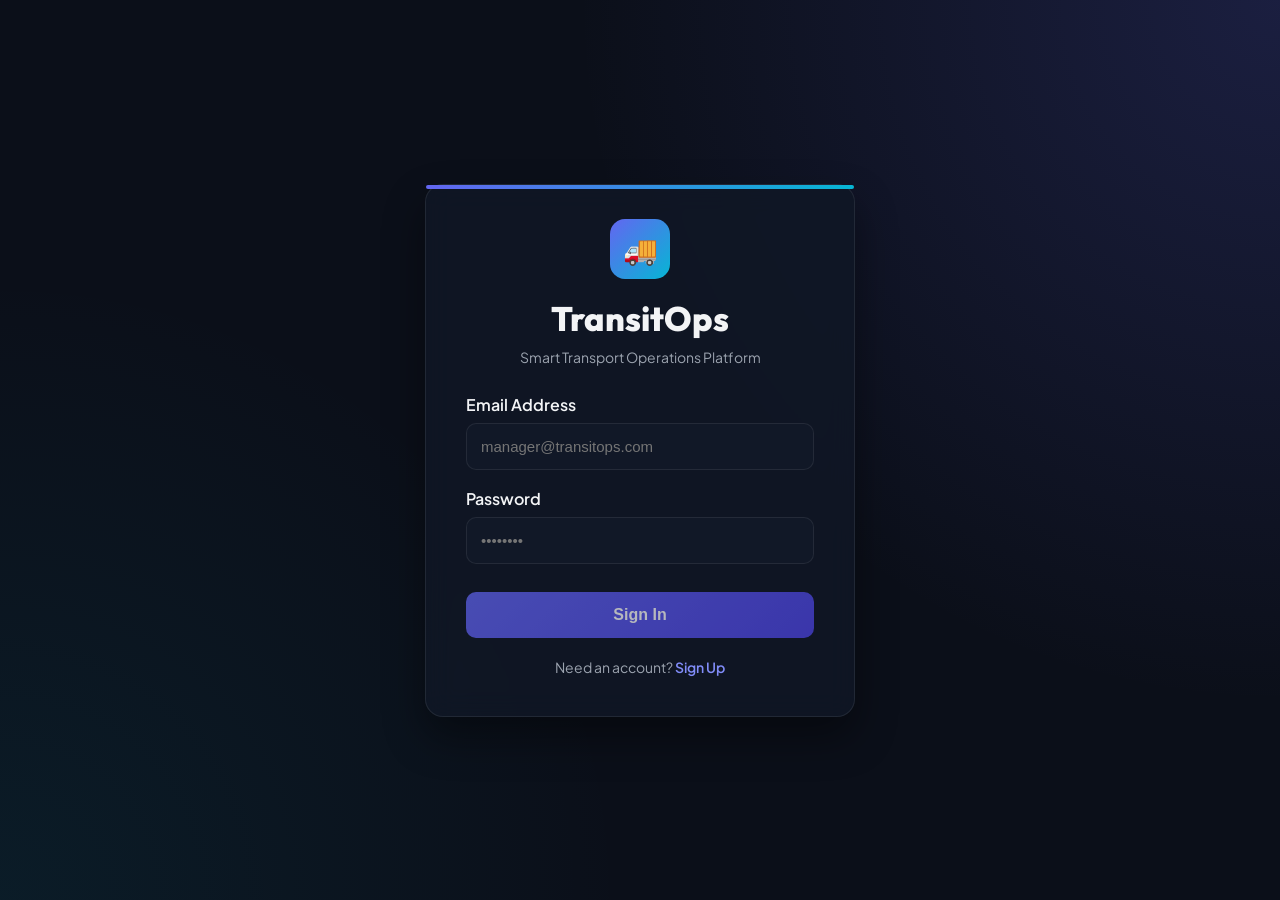
==== login.html @ 17315f1b "LOGIN PAGE STILL UNFUNCTIONAL)" ====
<!DOCTYPE html>
<html lang="en">
<head>
<meta charset="UTF-8">
<meta name="viewport" content="width=device-width, initial-scale=1.0">
<title>TransitOps Login</title>
<link rel="preconnect" href="https://fonts.googleapis.com">
<link rel="preconnect" href="https://fonts.gstatic.com" crossorigin>
<link href="https://fonts.googleapis.com/css2?family=Outfit:wght@400;600;700;800&family=Plus+Jakarta+Sans:wght@400;500;600&display=swap" rel="stylesheet">
<style>
:root{
--bg:#0b0f19;--card:rgba(17,24,39,.82);--border:rgba(255,255,255,.08);
--primary:#6366f1;--primary2:#4f46e5;--text:#f3f4f6;--muted:#9ca3af;
}
*{margin:0;padding:0;box-sizing:border-box}
body{
font-family:'Plus Jakarta Sans',sans-serif;
background:
radial-gradient(circle at top right,rgba(99,102,241,.18),transparent 45%),
radial-gradient(circle at bottom left,rgba(6,182,212,.08),transparent 40%),var(--bg);
display:flex;justify-content:center;align-items:center;
min-height:100vh;color:var(--text);
}
.card{
width:100%;max-width:430px;
background:var(--card);
backdrop-filter:blur(14px);
border:1px solid var(--border);
border-radius:18px;
padding:40px;
box-shadow:0 20px 40px rgba(0,0,0,.4);
}
.topbar{
height:4px;
background:linear-gradient(90deg,#6366f1,#06b6d4);
border-radius:4px;
margin:-40px -40px 30px;
}
.logo{text-align:center;margin-bottom:28px}
.icon{
width:60px;height:60px;border-radius:15px;
background:linear-gradient(135deg,#6366f1,#06b6d4);
margin:auto auto 18px;
display:flex;align-items:center;justify-content:center;
font-size:28px;font-weight:bold;
}
h1{
font-family:'Outfit',sans-serif;
font-size:34px;font-weight:800;
}
p{color:var(--muted);margin-top:8px;font-size:14px}
label{display:block;margin:18px 0 8px;font-weight:600}
input{
width:100%;
padding:14px;
border-radius:10px;
border:1px solid var(--border);
background:#111827;
color:white;
font-size:15px;
}
input:focus{
outline:none;
border-color:#6366f1;
}
button{
width:100%;
margin-top:28px;
padding:14px;
border:none;
border-radius:10px;
background:linear-gradient(135deg,#6366f1,#4f46e5);
color:white;
font-size:16px;
font-weight:700;
cursor:not-allowed;
opacity:.7;
}
.footer{
margin-top:20px;
text-align:center;
color:var(--muted);
font-size:14px;
}
.footer span{color:#818cf8;font-weight:600}
</style>
</head>
<body>

<div class="card">
<div class="topbar"></div>

<div class="logo">
<div class="icon">🚚</div>
<h1>TransitOps</h1>
<p>Smart Transport Operations Platform</p>
</div>

<form>
<label>Email Address</label>
<input type="email" placeholder="manager@transitops.com">

<label>Password</label>
<input type="password" placeholder="••••••••">

<button disabled>Sign In</button>
</form>

<div class="footer">
Need an account? <span>Sign Up</span>
</div>

</div>

</body>
</html>
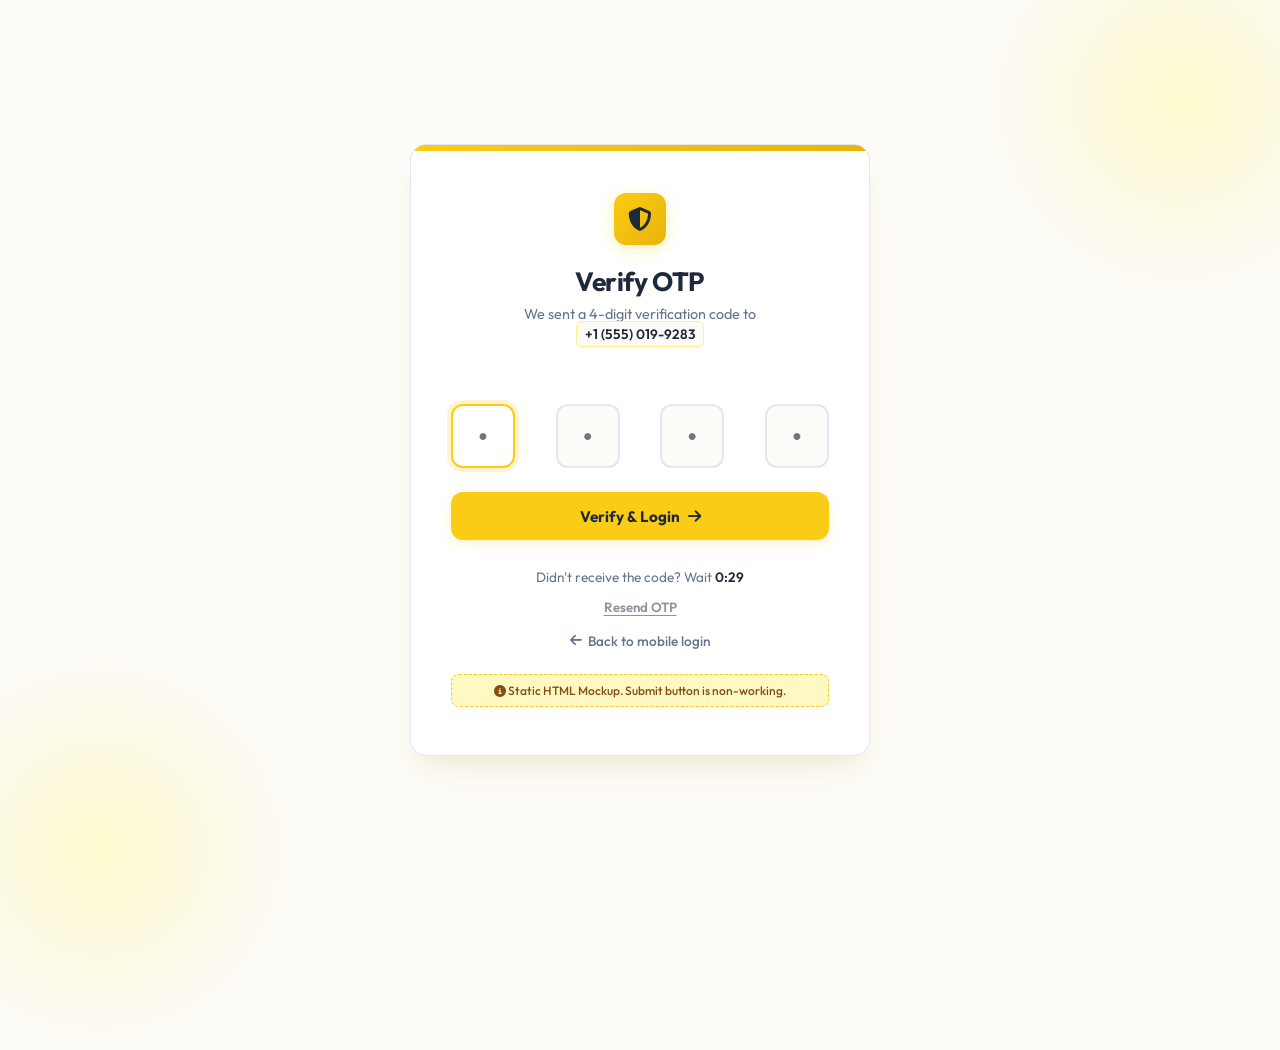
==== commit 434d3058: "login 2.0" ====
--- a/login.html
+++ b/login.html
@@ -1,116 +1,313 @@
 <!DOCTYPE html>
 <html lang="en">
 <head>
-<meta charset="UTF-8">
-<meta name="viewport" content="width=device-width, initial-scale=1.0">
-<title>TransitOps Login</title>
-<link rel="preconnect" href="https://fonts.googleapis.com">
-<link rel="preconnect" href="https://fonts.gstatic.com" crossorigin>
-<link href="https://fonts.googleapis.com/css2?family=Outfit:wght@400;600;700;800&family=Plus+Jakarta+Sans:wght@400;500;600&display=swap" rel="stylesheet">
-<style>
-:root{
---bg:#0b0f19;--card:rgba(17,24,39,.82);--border:rgba(255,255,255,.08);
---primary:#6366f1;--primary2:#4f46e5;--text:#f3f4f6;--muted:#9ca3af;
-}
-*{margin:0;padding:0;box-sizing:border-box}
-body{
-font-family:'Plus Jakarta Sans',sans-serif;
-background:
-radial-gradient(circle at top right,rgba(99,102,241,.18),transparent 45%),
-radial-gradient(circle at bottom left,rgba(6,182,212,.08),transparent 40%),var(--bg);
-display:flex;justify-content:center;align-items:center;
-min-height:100vh;color:var(--text);
-}
-.card{
-width:100%;max-width:430px;
-background:var(--card);
-backdrop-filter:blur(14px);
-border:1px solid var(--border);
-border-radius:18px;
-padding:40px;
-box-shadow:0 20px 40px rgba(0,0,0,.4);
-}
-.topbar{
-height:4px;
-background:linear-gradient(90deg,#6366f1,#06b6d4);
-border-radius:4px;
-margin:-40px -40px 30px;
-}
-.logo{text-align:center;margin-bottom:28px}
-.icon{
-width:60px;height:60px;border-radius:15px;
-background:linear-gradient(135deg,#6366f1,#06b6d4);
-margin:auto auto 18px;
-display:flex;align-items:center;justify-content:center;
-font-size:28px;font-weight:bold;
-}
-h1{
-font-family:'Outfit',sans-serif;
-font-size:34px;font-weight:800;
-}
-p{color:var(--muted);margin-top:8px;font-size:14px}
-label{display:block;margin:18px 0 8px;font-weight:600}
-input{
-width:100%;
-padding:14px;
-border-radius:10px;
-border:1px solid var(--border);
-background:#111827;
-color:white;
-font-size:15px;
-}
-input:focus{
-outline:none;
-border-color:#6366f1;
-}
-button{
-width:100%;
-margin-top:28px;
-padding:14px;
-border:none;
-border-radius:10px;
-background:linear-gradient(135deg,#6366f1,#4f46e5);
-color:white;
-font-size:16px;
-font-weight:700;
-cursor:not-allowed;
-opacity:.7;
-}
-.footer{
-margin-top:20px;
-text-align:center;
-color:var(--muted);
-font-size:14px;
-}
-.footer span{color:#818cf8;font-weight:600}
-</style>
+    <meta charset="UTF-8">
+    <meta name="viewport" content="width=device-width, initial-scale=1.0">
+    <title>TransitOps - Secure OTP Verification</title>
+    <link rel="stylesheet" href="https://cdnjs.cloudflare.com/ajax/libs/font-awesome/6.4.0/css/all.min.css">
+    <style>
+        @import url('https://fonts.googleapis.com/css2?family=Outfit:wght@300;400;500;600;700&display=swap');
+
+        :root {
+            --font-sans: 'Outfit', -apple-system, sans-serif;
+            
+            /* Curated White & Yellow Palette */
+            --bg-page: #fcfbf7;            /* Soft off-white with warm undertones */
+            --bg-card: #ffffff;            /* Pure white for the card body */
+            --yellow-primary: #facc15;     /* Warm energetic gold/yellow */
+            --yellow-hover: #eab308;       /* Deeper yellow for hover states */
+            --yellow-light: #fef9c3;       /* Soft light yellow for highlights */
+            --yellow-accent: #fef08a;      /* Muted yellow accent border */
+            
+            --text-dark: #1e293b;          /* Charcoal grey for readability */
+            --text-muted: #64748b;         /* Slate grey for subtext */
+            --border-color: #e2e8f0;       /* Neutral border */
+            
+            --border-radius: 16px;
+            --shadow: 0 20px 40px -15px rgba(234, 179, 8, 0.15), 0 15px 25px -10px rgba(0, 0, 0, 0.05);
+            --transition: 0.3s cubic-bezier(0.4, 0, 0.2, 1);
+        }
+
+        * {
+            box-sizing: border-box;
+            margin: 0;
+            padding: 0;
+        }
+
+        body {
+            font-family: var(--font-sans);
+            background-color: var(--bg-page);
+            color: var(--text-dark);
+            min-height: 100vh;
+            display: flex;
+            align-items: center;
+            justify-content: center;
+            padding: 1.5rem;
+            position: relative;
+            overflow: hidden;
+        }
+
+        /* Abstract Background Aesthetics */
+        body::before, body::after {
+            content: '';
+            position: absolute;
+            width: 400px;
+            height: 400px;
+            border-radius: 50%;
+            background: radial-gradient(circle, var(--yellow-light) 0%, rgba(255,255,255,0) 70%);
+            z-index: -1;
+            opacity: 0.8;
+        }
+
+        body::before {
+            top: -100px;
+            right: -100px;
+        }
+
+        body::after {
+            bottom: -150px;
+            left: -100px;
+        }
+
+        /* Main Card Layout */
+        .login-card {
+            background-color: var(--bg-card);
+            border: 1px solid var(--border-color);
+            border-radius: var(--border-radius);
+            box-shadow: var(--shadow);
+            width: 100%;
+            max-width: 460px;
+            overflow: hidden;
+            display: flex;
+            flex-direction: column;
+            padding: 3rem 2.5rem;
+            position: relative;
+        }
+
+        /* Yellow Accent Top Indicator */
+        .login-card::before {
+            content: '';
+            position: absolute;
+            top: 0;
+            left: 0;
+            right: 0;
+            height: 6px;
+            background: linear-gradient(to right, var(--yellow-primary), var(--yellow-hover));
+        }
+
+        /* Header Aesthetics */
+        .header {
+            text-align: center;
+            margin-bottom: 2.25rem;
+        }
+
+        .logo-box {
+            width: 52px;
+            height: 52px;
+            background: linear-gradient(135deg, var(--yellow-primary), var(--yellow-hover));
+            border-radius: 12px;
+            display: flex;
+            align-items: center;
+            justify-content: center;
+            color: var(--text-dark);
+            font-size: 1.5rem;
+            margin: 0 auto 1.25rem auto;
+            box-shadow: 0 4px 15px rgba(250, 204, 21, 0.3);
+        }
+
+        .title {
+            font-size: 1.65rem;
+            font-weight: 700;
+            letter-spacing: -0.02em;
+            margin-bottom: 0.4rem;
+        }
+
+        .subtitle {
+            font-size: 0.9rem;
+            color: var(--text-muted);
+            line-height: 1.4;
+        }
+
+        .phone-display {
+            font-weight: 600;
+            color: var(--text-dark);
+            background-color: var(--bg-page);
+            padding: 0.2rem 0.5rem;
+            border-radius: 6px;
+            border: 1px solid var(--yellow-accent);
+            font-size: 0.85rem;
+        }
+
+        /* Forms Details */
+        .form-group {
+            margin-bottom: 1.5rem;
+        }
+
+        /* OTP Boxes Grid */
+        .otp-grid {
+            display: flex;
+            justify-content: space-between;
+            gap: 0.75rem;
+            margin: 1.5rem 0;
+        }
+
+        .otp-input {
+            width: 64px;
+            height: 64px;
+            background-color: var(--bg-page);
+            border: 2px solid var(--border-color);
+            border-radius: 12px;
+            text-align: center;
+            font-size: 1.5rem;
+            font-weight: 700;
+            color: var(--text-dark);
+            outline: none;
+            transition: var(--transition);
+        }
+
+        .otp-input:focus {
+            border-color: var(--yellow-primary);
+            background-color: #ffffff;
+            box-shadow: 0 0 0 4px rgba(250, 204, 21, 0.2);
+        }
+
+        /* Action Buttons */
+        .btn {
+            width: 100%;
+            padding: 0.9rem;
+            font-family: var(--font-sans);
+            font-size: 0.95rem;
+            font-weight: 700;
+            color: var(--text-dark);
+            background-color: var(--yellow-primary);
+            border: none;
+            border-radius: 12px;
+            cursor: pointer;
+            box-shadow: 0 4px 12px rgba(250, 204, 21, 0.2);
+            transition: var(--transition);
+            display: flex;
+            align-items: center;
+            justify-content: center;
+            gap: 0.5rem;
+        }
+
+        .btn:hover {
+            background-color: var(--yellow-hover);
+            transform: translateY(-1px);
+            box-shadow: 0 6px 16px rgba(234, 179, 8, 0.3);
+        }
+
+        .btn:active {
+            transform: translateY(0);
+        }
+
+        /* Secondary Links & Helper Text */
+        .footer-links {
+            text-align: center;
+            margin-top: 1.75rem;
+            font-size: 0.85rem;
+            color: var(--text-muted);
+        }
+
+        .resend-text {
+            margin-bottom: 0.75rem;
+        }
+
+        .link-btn {
+            background: none;
+            border: none;
+            color: var(--text-dark);
+            font-weight: 600;
+            font-family: var(--font-sans);
+            cursor: pointer;
+            text-decoration: underline;
+            text-underline-offset: 3px;
+            transition: var(--transition);
+        }
+
+        .link-btn:hover {
+            color: var(--yellow-hover);
+        }
+
+        .back-link {
+            display: inline-flex;
+            align-items: center;
+            gap: 0.35rem;
+            margin-top: 1rem;
+            color: var(--text-muted);
+            text-decoration: none;
+            font-weight: 500;
+            transition: var(--transition);
+        }
+
+        .back-link:hover {
+            color: var(--text-dark);
+        }
+
+        /* Warning Tag */
+        .mockup-tag {
+            text-align: center;
+            font-size: 0.75rem;
+            background-color: var(--yellow-light);
+            border: 1px dashed var(--yellow-primary);
+            color: #854d0e;
+            padding: 0.5rem;
+            border-radius: 8px;
+            margin-top: 1.5rem;
+            font-weight: 500;
+        }
+    </style>
 </head>
 <body>
 
-<div class="card">
-<div class="topbar"></div>
-
-<div class="logo">
-<div class="icon">🚚</div>
-<h1>TransitOps</h1>
-<p>Smart Transport Operations Platform</p>
-</div>
-
-<form>
-<label>Email Address</label>
-<input type="email" placeholder="manager@transitops.com">
-
-<label>Password</label>
-<input type="password" placeholder="••••••••">
-
-<button disabled>Sign In</button>
-</form>
-
-<div class="footer">
-Need an account? <span>Sign Up</span>
-</div>
-
-</div>
+    <div class="login-card">
+        
+        <!-- Header -->
+        <div class="header">
+            <div class="logo-box">
+                <i class="fa-solid fa-shield-halved"></i>
+            </div>
+            <h1 class="title">Verify OTP</h1>
+            <p class="subtitle">
+                We sent a 4-digit verification code to<br>
+                <span class="phone-display">+1 (555) 019-9283</span>
+            </p>
+        </div>
+
+        <!-- Non-working Form Mockup -->
+        <form onsubmit="event.preventDefault();">
+            <div class="form-group">
+                <div class="otp-grid">
+                    <input type="text" class="otp-input" maxlength="1" placeholder="•" autofocus>
+                    <input type="text" class="otp-input" maxlength="1" placeholder="•">
+                    <input type="text" class="otp-input" maxlength="1" placeholder="•">
+                    <input type="text" class="otp-input" maxlength="1" placeholder="•">
+                </div>
+            </div>
+
+            <button type="submit" class="btn">
+                <span>Verify & Login</span>
+                <i class="fa-solid fa-arrow-right"></i>
+            </button>
+        </form>
+
+        <!-- Footer / Helpers -->
+        <div class="footer-links">
+            <p class="resend-text">Didn't receive the code? Wait <span style="font-weight: 600; color: var(--text-dark);">0:29</span></p>
+            <button class="resend-btn link-btn" style="opacity: 0.5; cursor: not-allowed;" disabled>Resend OTP</button>
+            <br>
+            <a href="#" class="back-link">
+                <i class="fa-solid fa-arrow-left"></i>
+                <span>Back to mobile login</span>
+            </a>
+        </div>
+
+        <!-- Mockup Notice -->
+        <div class="mockup-tag">
+            <i class="fa-solid fa-circle-info"></i> Static HTML Mockup. Submit button is non-working.
+        </div>
+
+    </div>
 
 </body>
 </html>
